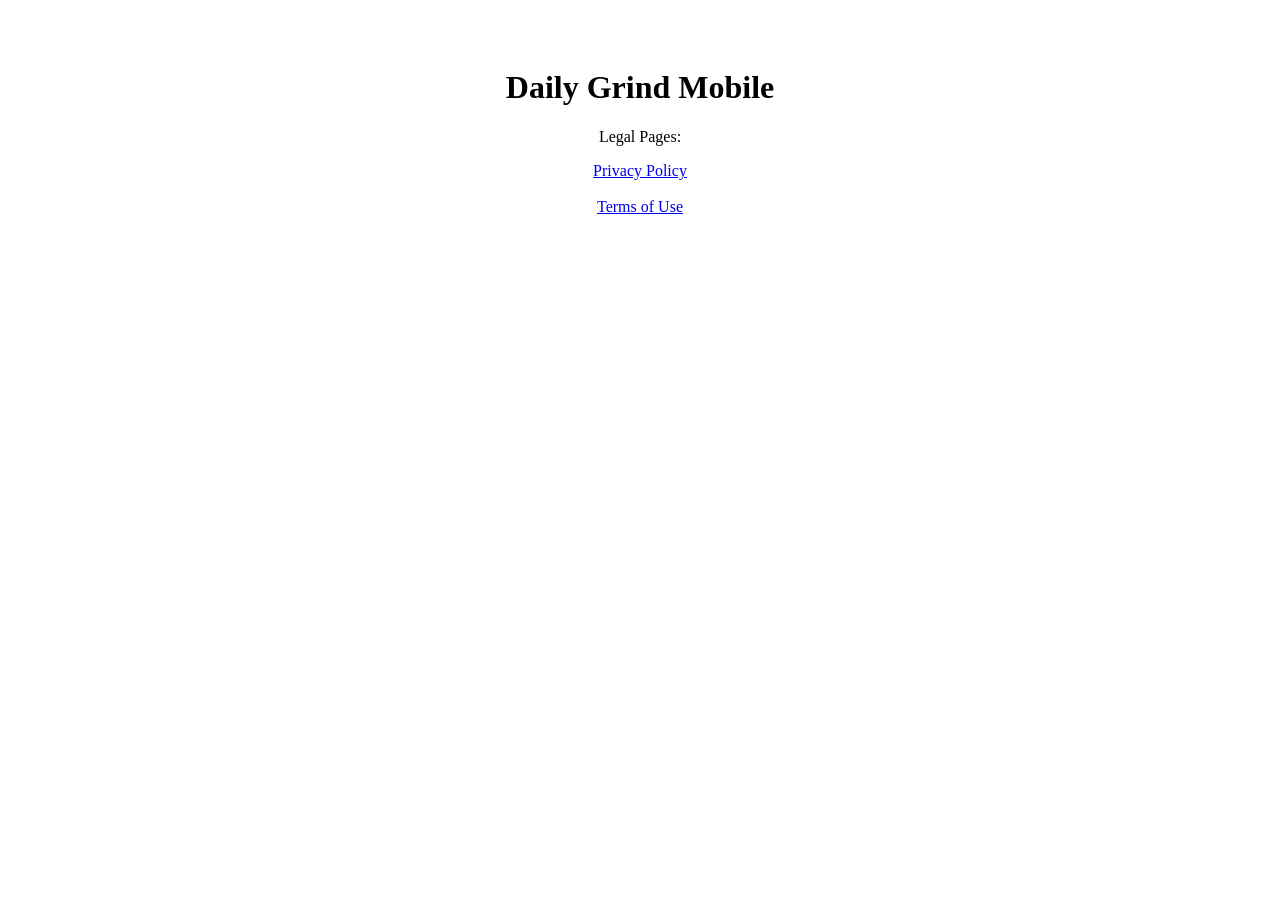
==== index.html @ d2c96ee4 "Add initial index.html for Daily Grind Mobile" ====
<!DOCTYPE html>
<html>
<head>
  <title>Daily Grind Mobile</title>
  <meta name="viewport" content="width=device-width, initial-scale=1.0">
</head>

<body style="font-family: -apple-system; text-align: center; padding: 40px;">

<h1>Daily Grind Mobile</h1>

<p>Legal Pages:</p>

<p>
  <a href="/privacy.html">Privacy Policy</a><br><br>
  <a href="/terms.html">Terms of Use</a>
</p>

</body>
</html>
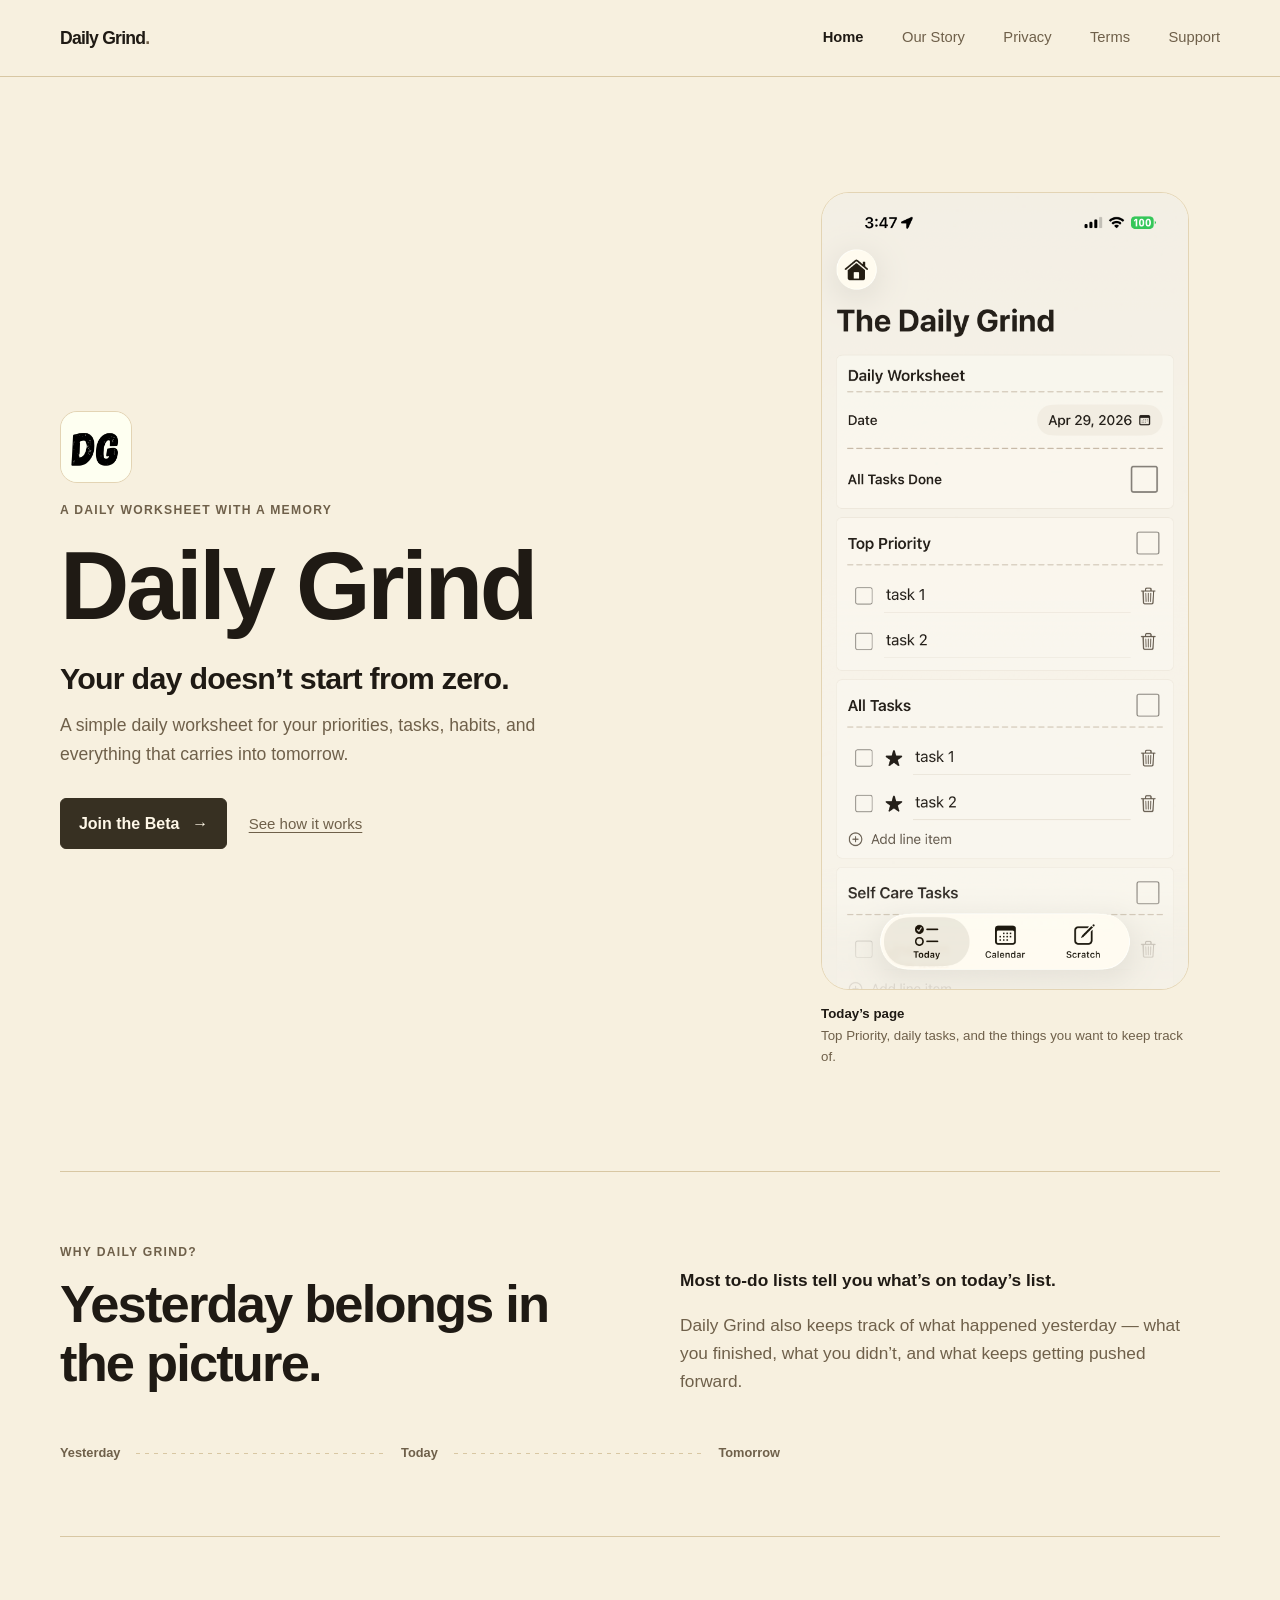
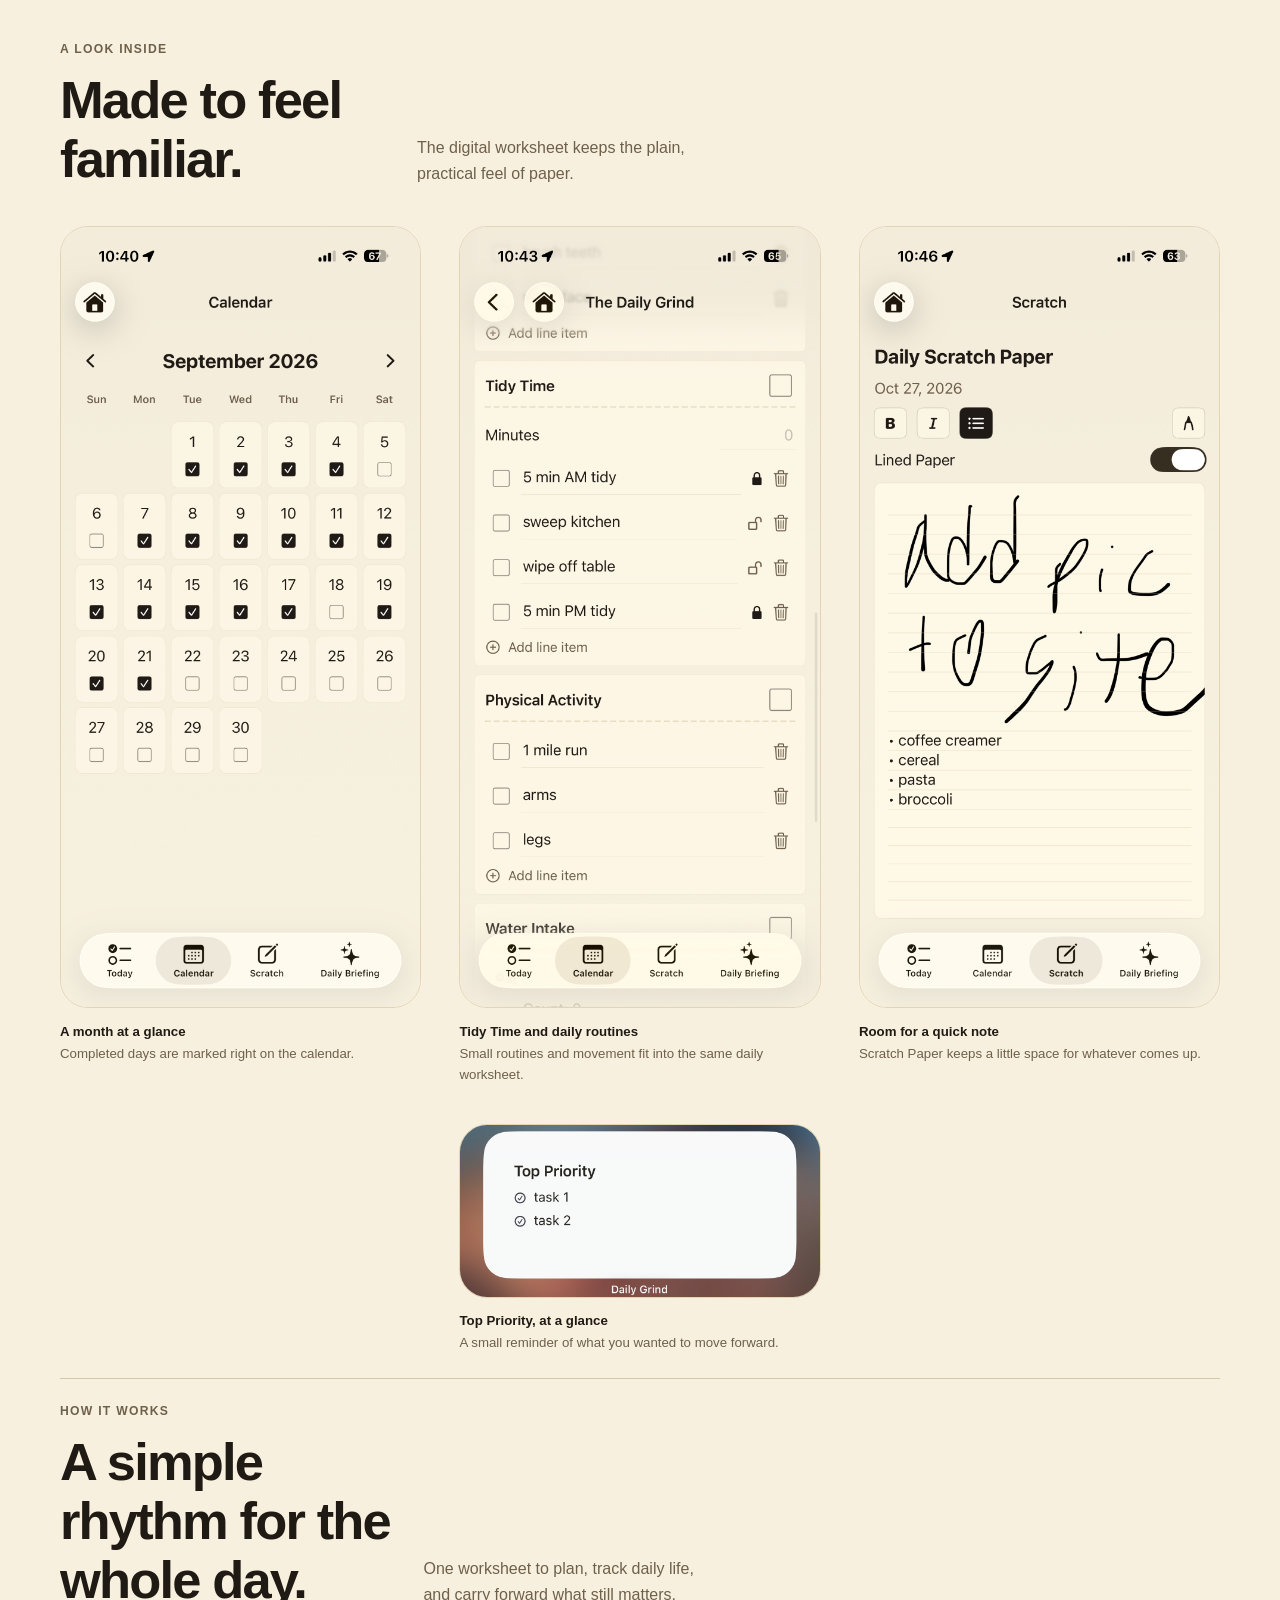
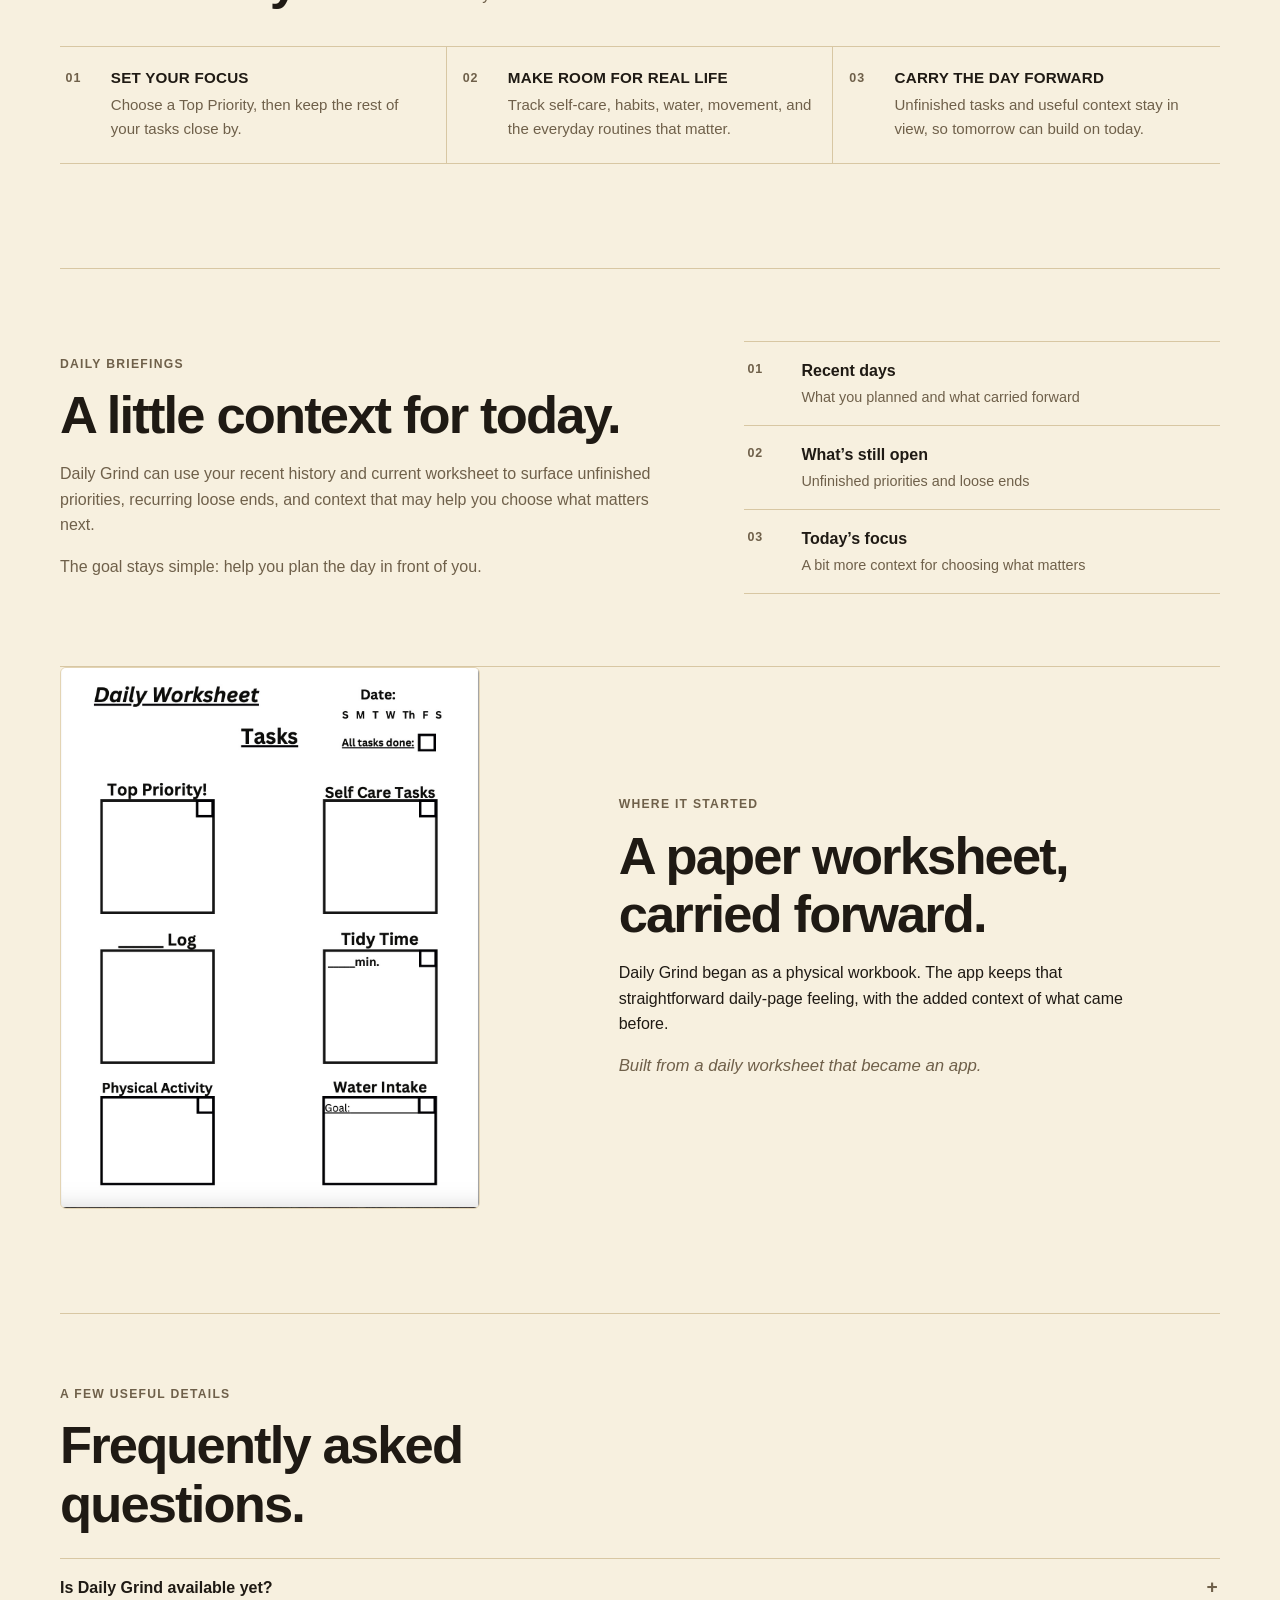
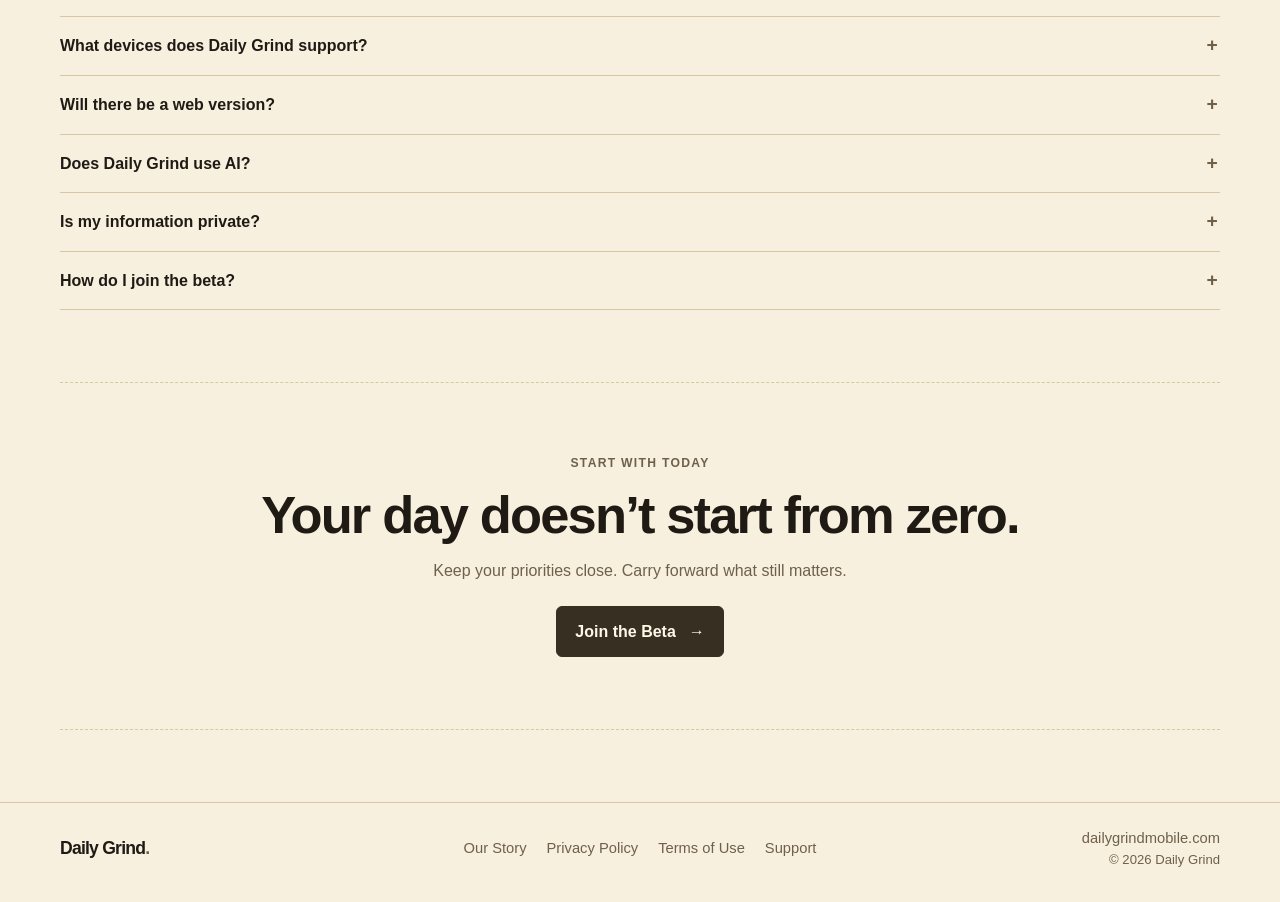
==== commit 61972329: "Prepare Daily Grind website for GitHub Pages" ====
--- a/index.html
+++ b/index.html
@@ -1,20 +1,177 @@
-<!DOCTYPE html>
-<html>
+<!doctype html>
+<html lang="en">
 <head>
-  <title>Daily Grind Mobile</title>
-  <meta name="viewport" content="width=device-width, initial-scale=1.0">
+  <meta charset="utf-8">
+  <meta name="viewport" content="width=device-width, initial-scale=1">
+  <title>Daily Grind — Your day doesn’t start from zero.</title>
+  <meta name="description" content="A simple daily worksheet for priorities, tasks, habits, and everything that carries into tomorrow.">
+  <meta name="theme-color" content="#F7F0DF">
+  <link rel="canonical" href="https://dailygrindmobile.com/">
+  <meta property="og:type" content="website">
+  <meta property="og:site_name" content="Daily Grind">
+  <meta property="og:title" content="Daily Grind — Your day doesn’t start from zero.">
+  <meta property="og:description" content="A simple daily worksheet for priorities, tasks, habits, and everything that carries into tomorrow.">
+  <meta property="og:url" content="https://dailygrindmobile.com/">
+  <meta property="og:image" content="https://dailygrindmobile.com/assets/daily-grind-worksheet.png">
+  <meta property="og:image:alt" content="Daily Grind worksheet with Top Priority, All Tasks, and Self Care Tasks">
+  <meta name="twitter:card" content="summary_large_image">
+  <link rel="icon" type="image/png" sizes="1024x1024" href="assets/daily-grind-app-icon.png">
+  <link rel="apple-touch-icon" href="assets/daily-grind-app-icon.png">
+  <link rel="stylesheet" href="styles.css">
 </head>
+<body>
+  <a class="skip-link" href="#main">Skip to content</a>
+  <header class="site-header">
+    <div class="header-inner">
+      <a class="wordmark" href="index.html" aria-label="Daily Grind home">Daily Grind<span class="wordmark-period">.</span></a>
+      <nav class="desktop-nav" aria-label="Main navigation">
+        <a href="index.html" aria-current="page">Home</a>
+        <a href="story.html">Our Story</a>
+        <a href="privacy.html">Privacy</a>
+        <a href="terms.html">Terms</a>
+        <a href="support.html">Support</a>
+      </nav>
+      <details class="mobile-menu">
+        <summary aria-label="Open navigation menu">Menu</summary>
+        <nav aria-label="Mobile navigation">
+          <a href="index.html" aria-current="page">Home</a>
+          <a href="story.html">Our Story</a>
+          <a href="privacy.html">Privacy Policy</a>
+          <a href="terms.html">Terms of Use</a>
+          <a href="support.html">Support</a>
+        </nav>
+      </details>
+    </div>
+  </header>
 
-<body style="font-family: -apple-system; text-align: center; padding: 40px;">
+  <main id="main">
+    <section class="hero section-wrap" aria-labelledby="hero-title">
+      <div class="hero-copy">
+        <img class="hero-app-icon" src="assets/daily-grind-app-icon.png" alt="" width="72" height="72" fetchpriority="high">
+        <p class="eyebrow">A daily worksheet with a memory</p>
+        <h1 id="hero-title">Daily Grind</h1>
+        <p class="hero-tagline">Your day doesn’t start from zero.</p>
+        <p class="hero-description">A simple daily worksheet for your priorities, tasks, habits, and everything that carries into tomorrow.</p>
+        <div class="hero-actions">
+          <a class="button button-primary" href="mailto:support@dailygrindmobile.com?subject=Daily%20Grind%20Beta%20Request&amp;body=Hi%20Daily%20Grind%20team%2C%0D%0A%0D%0AI%27d%20like%20to%20join%20the%20Daily%20Grind%20beta.%20Please%20send%20me%20the%20next%20steps.%0D%0A%0D%0AThanks%21">Join the Beta <span aria-hidden="true">→</span></a>
+          <a class="text-link" href="#why">See how it works</a>
+        </div>
+      </div>
+      <figure class="hero-figure">
+        <div class="screenshot-frame">
+          <img src="assets/daily-grind-worksheet.png" alt="Daily Grind Today worksheet with the Top Priority section near the top and Today, Calendar, Scratch, and Daily Briefing in the bottom navigation" fetchpriority="high">
+        </div>
+        <figcaption><span>Today’s page</span><span>Top Priority, daily tasks, and the things you want to keep track of.</span></figcaption>
+      </figure>
+    </section>
 
-<h1>Daily Grind Mobile</h1>
+    <section class="why-section section-wrap" id="why" aria-labelledby="why-title">
+      <div class="section-heading">
+        <p class="eyebrow">Why Daily Grind?</p>
+        <h2 id="why-title">Yesterday belongs in the picture.</h2>
+      </div>
+      <div class="why-copy">
+        <p>Most to-do lists tell you what’s on today’s list.</p>
+        <p>Daily Grind also keeps track of what happened yesterday — what you finished, what you didn’t, and what keeps getting pushed forward.</p>
+      </div>
+      <div class="continuity-line" aria-hidden="true"><span>Yesterday</span><i></i><span>Today</span><i></i><span>Tomorrow</span></div>
+    </section>
 
-<p>Legal Pages:</p>
+    <section class="screens-section section-wrap" aria-labelledby="screens-title">
+      <div class="section-heading section-heading-row">
+        <div><p class="eyebrow">A look inside</p><h2 id="screens-title">Made to feel familiar.</h2></div>
+        <p class="section-intro">The digital worksheet keeps the plain, practical feel of paper.</p>
+      </div>
+      <div class="screenshot-gallery">
+        <figure class="gallery-item">
+          <div class="screenshot-frame"><img src="assets/daily-grind-calendar.png" alt="Daily Grind September 2026 calendar with completed days marked by check marks" loading="lazy"></div>
+          <figcaption><span>A month at a glance</span><span>Completed days are marked right on the calendar.</span></figcaption>
+        </figure>
+        <figure class="gallery-item">
+          <div class="screenshot-frame"><img src="assets/daily-grind-tidy-time.png" alt="Daily Grind worksheet showing Tidy Time and Physical Activity sections with daily routine items" loading="lazy"></div>
+          <figcaption><span>Tidy Time and daily routines</span><span>Small routines and movement fit into the same daily worksheet.</span></figcaption>
+        </figure>
+        <figure class="gallery-item">
+          <div class="screenshot-frame"><img src="assets/daily-grind-scratch-paper.png" alt="Daily Grind Scratch Paper screen for writing quick notes" loading="lazy"></div>
+          <figcaption><span>Room for a quick note</span><span>Scratch Paper keeps a little space for whatever comes up.</span></figcaption>
+        </figure>
+        <figure class="gallery-item gallery-item-widget">
+          <div class="screenshot-frame"><img src="assets/daily-grind-priority-widget.png" alt="Daily Grind Top Priority widget with two checked tasks" loading="lazy"></div>
+          <figcaption><span>Top Priority, at a glance</span><span>A small reminder of what you wanted to move forward.</span></figcaption>
+        </figure>
+      </div>
+    </section>
 
-<p>
-  <a href="/privacy.html">Privacy Policy</a><br><br>
-  <a href="/terms.html">Terms of Use</a>
-</p>
+    <section class="how-section section-wrap" aria-labelledby="how-title">
+      <div class="section-heading section-heading-row">
+        <div><p class="eyebrow">How it works</p><h2 id="how-title">A simple rhythm for the whole day.</h2></div>
+        <p class="section-intro">One worksheet to plan, track daily life, and carry forward what still matters.</p>
+      </div>
+      <ol class="how-steps">
+        <li><span class="how-number">01</span><div><h3>Set your focus</h3><p>Choose a Top Priority, then keep the rest of your tasks close by.</p></div></li>
+        <li><span class="how-number">02</span><div><h3>Make room for real life</h3><p>Track self-care, habits, water, movement, and the everyday routines that matter.</p></div></li>
+        <li><span class="how-number">03</span><div><h3>Carry the day forward</h3><p>Unfinished tasks and useful context stay in view, so tomorrow can build on today.</p></div></li>
+      </ol>
+    </section>
 
+    <section class="briefing-section section-wrap" aria-labelledby="briefing-title">
+      <div class="briefing-copy">
+        <p class="eyebrow">Daily Briefings</p>
+        <h2 id="briefing-title">A little context for today.</h2>
+        <p>Daily Grind can use your recent history and current worksheet to surface unfinished priorities, recurring loose ends, and context that may help you choose what matters next.</p>
+        <p>The goal stays simple: help you plan the day in front of you.</p>
+      </div>
+      <ol class="briefing-flow" aria-label="How Daily Briefing helps">
+        <li><span class="briefing-index">01</span><span><strong>Recent days</strong><small>What you planned and what carried forward</small></span></li>
+        <li><span class="briefing-index">02</span><span><strong>What’s still open</strong><small>Unfinished priorities and loose ends</small></span></li>
+        <li><span class="briefing-index">03</span><span><strong>Today’s focus</strong><small>A bit more context for choosing what matters</small></span></li>
+      </ol>
+    </section>
+
+    <section class="workbook-section section-wrap" aria-labelledby="workbook-title">
+      <figure class="workbook-image">
+        <div class="paper-frame"><img src="assets/original-workbook-worksheet.jpeg" alt="Original Daily Grind physical workbook worksheet, with spaces for tasks, self-care, tidy time, activity, and water" loading="lazy"></div>
+      </figure>
+      <div class="workbook-copy">
+        <p class="eyebrow">Where it started</p>
+        <h2 id="workbook-title">A paper worksheet, carried forward.</h2>
+        <p>Daily Grind began as a physical workbook. The app keeps that straightforward daily-page feeling, with the added context of what came before.</p>
+        <p class="origin-line">Built from a daily worksheet that became an app.</p>
+      </div>
+    </section>
+
+    <section class="faq-section section-wrap" aria-labelledby="faq-title">
+      <div class="section-heading section-heading-row">
+        <div><p class="eyebrow">A few useful details</p><h2 id="faq-title">Frequently asked questions.</h2></div>
+      </div>
+      <div class="faq-list">
+        <details><summary>Is Daily Grind available yet?</summary><p>Daily Grind is currently in beta. Public availability is coming later.</p></details>
+        <details><summary>What devices does Daily Grind support?</summary><p>Daily Grind is currently being developed primarily for iPhone.</p></details>
+        <details><summary>Will there be a web version?</summary><p>A companion web experience for Daily Grind is planned.</p></details>
+        <details><summary>Does Daily Grind use AI?</summary><p>Daily Grind can use intelligent features to understand daily context and history. The product is designed first and foremost as a simple daily planning tool.</p></details>
+        <details><summary>Is my information private?</summary><p>Daily Grind is designed with privacy in mind. See the <a href="privacy.html">Privacy Policy</a> for details.</p></details>
+        <details><summary>How do I join the beta?</summary><p>Use the <a href="#beta-cta">Join the Beta</a> button below to send us a note.</p></details>
+      </div>
+    </section>
+
+    <section class="closing-cta section-wrap" id="beta-cta" aria-labelledby="closing-title">
+      <p class="eyebrow">Start with today</p>
+      <h2 id="closing-title">Your day doesn’t start from zero.</h2>
+      <p>Keep your priorities close. Carry forward what still matters.</p>
+      <a class="button button-primary" href="mailto:support@dailygrindmobile.com?subject=Daily%20Grind%20Beta%20Request&amp;body=Hi%20Daily%20Grind%20team%2C%0D%0A%0D%0AI%27d%20like%20to%20join%20the%20Daily%20Grind%20beta.%20Please%20send%20me%20the%20next%20steps.%0D%0A%0D%0AThanks%21">Join the Beta <span aria-hidden="true">→</span></a>
+      <!-- Add a real App Store listing URL and remove hidden when the listing is live. -->
+      <a class="button app-store-cta" data-app-store-cta hidden>Download on the App Store</a>
+    </section>
+  </main>
+
+  <footer class="site-footer">
+    <div class="footer-inner">
+      <a class="wordmark" href="index.html">Daily Grind<span class="wordmark-period">.</span></a>
+      <nav aria-label="Footer navigation"><a href="story.html">Our Story</a><a href="privacy.html">Privacy Policy</a><a href="terms.html">Terms of Use</a><a href="support.html">Support</a></nav>
+      <!-- Add real profile URLs and remove hidden when social accounts are ready. -->
+      <nav class="social-links" aria-label="Social media" hidden><a>Instagram</a><a>TikTok</a><a>YouTube</a></nav>
+      <div class="footer-meta"><a href="https://dailygrindmobile.com">dailygrindmobile.com</a><span>© <span id="year">2026</span> Daily Grind</span></div>
+    </div>
+  </footer>
 </body>
 </html>
--- a/styles.css
+++ b/styles.css
@@ -0,0 +1,249 @@
+:root {
+  color-scheme: light;
+  --paper: #F7F0DF;
+  --paper-surface: #FFF8E8;
+  --paper-secondary: #FAF2E2;
+  --ink: #1F1A14;
+  --ink-muted: #6F604A;
+  --ink-placeholder: #958266;
+  --line: #D8C7A3;
+  --border: #E3D4B4;
+  --underline: #D5C4A3;
+  --accent: #373022;
+  --space-1: .5rem;
+  --space-2: .75rem;
+  --space-3: 1rem;
+  --space-4: 1.5rem;
+  --space-5: 2rem;
+  --space-6: 3rem;
+  --space-7: 4.5rem;
+  --space-8: 6.5rem;
+  --content-width: 1160px;
+  --radius-small: 6px;
+  --radius-medium: 10px;
+  --hairline: 1px solid var(--border);
+}
+
+* { box-sizing: border-box; }
+html { scroll-behavior: smooth; }
+body {
+  margin: 0;
+  background: var(--paper);
+  color: var(--ink);
+  font-family: -apple-system, BlinkMacSystemFont, "Segoe UI", sans-serif;
+  font-size: 16px;
+  line-height: 1.6;
+  text-rendering: optimizeLegibility;
+}
+a { color: inherit; text-underline-offset: .2em; }
+a:focus-visible, summary:focus-visible { outline: 3px solid #63543d; outline-offset: 4px; border-radius: 3px; }
+img { display: block; max-width: 100%; }
+.skip-link { position: absolute; top: -4rem; left: 1rem; z-index: 5; padding: .6rem 1rem; background: var(--paper-surface); border: var(--hairline); }
+.skip-link:focus { top: 1rem; }
+.section-wrap, .header-inner, .footer-inner { width: min(var(--content-width), calc(100% - 3rem)); margin-inline: auto; }
+.site-header { position: relative; z-index: 2; border-bottom: 1px solid var(--line); }
+.header-inner { min-height: 76px; display: flex; align-items: center; justify-content: space-between; gap: 2rem; }
+.wordmark { color: var(--ink); font-size: 1.1rem; font-weight: 800; letter-spacing: -.045em; text-decoration: none; white-space: nowrap; }
+.wordmark-period { color: var(--ink-muted); }
+.desktop-nav { display: flex; align-items: center; gap: clamp(1.1rem, 3vw, 2.5rem); }
+.desktop-nav a, .site-footer nav a, .footer-meta a { color: var(--ink-muted); font-size: .92rem; text-decoration: none; }
+.desktop-nav a:hover, .site-footer a:hover { color: var(--ink); text-decoration: underline; text-underline-offset: .25em; }
+.desktop-nav [aria-current="page"], .site-footer [aria-current="page"] { color: var(--ink); font-weight: 650; }
+.mobile-menu { display: none; position: relative; }
+.mobile-menu summary { cursor: pointer; list-style: none; border: 1px solid var(--line); border-radius: var(--radius-small); padding: .35rem .7rem; font-size: .9rem; }
+.mobile-menu summary::-webkit-details-marker { display: none; }
+.mobile-menu nav { position: absolute; right: 0; top: calc(100% + .5rem); min-width: 190px; padding: .4rem; background: var(--paper-surface); border: var(--hairline); border-radius: var(--radius-small); }
+.mobile-menu nav a { display: block; padding: .55rem .7rem; color: var(--ink-muted); text-decoration: none; }
+.mobile-menu nav a:hover { color: var(--ink); background: var(--paper-secondary); }
+.eyebrow { margin: 0 0 .85rem; color: var(--ink-muted); font-size: .76rem; font-weight: 700; letter-spacing: .105em; line-height: 1.4; text-transform: uppercase; }
+h1, h2, h3, p, figure { margin-top: 0; }
+h1, h2, h3 { color: var(--ink); line-height: 1.12; letter-spacing: -.035em; }
+h1 { margin-bottom: .55rem; font-size: clamp(3.2rem, 7.5vw, 6.5rem); font-weight: 800; }
+h2 { margin-bottom: 0; font-size: clamp(2rem, 4.1vw, 3.6rem); font-weight: 740; }
+h3 { margin-bottom: .42rem; font-size: 1.17rem; font-weight: 700; letter-spacing: -.02em; }
+.hero { display: grid; grid-template-columns: minmax(0, 1.03fr) minmax(300px, .72fr); align-items: center; gap: clamp(3rem, 9vw, 8rem); padding-block: clamp(4.5rem, 9vw, 8rem) var(--space-8); }
+.hero-copy { max-width: 590px; }
+.hero-app-icon { width: 72px; height: 72px; margin: 0 0 1.2rem; border: 1px solid var(--border); border-radius: 17px; object-fit: cover; }
+.hero-tagline { margin: 1.2rem 0 .8rem; font-size: clamp(1.35rem, 2.4vw, 1.9rem); font-weight: 650; letter-spacing: -.025em; line-height: 1.3; }
+.hero-description { max-width: 500px; margin-bottom: 1.8rem; color: var(--ink-muted); font-size: 1.1rem; line-height: 1.65; }
+.hero-actions { display: flex; flex-wrap: wrap; align-items: center; gap: 1.35rem; }
+.button { display: inline-flex; min-height: 48px; align-items: center; justify-content: center; gap: .8rem; padding: .72rem 1.12rem; border: 1px solid var(--accent); border-radius: var(--radius-small); font-weight: 650; text-decoration: none; transition: background-color .15s ease, color .15s ease; }
+.button-primary { background: var(--accent); color: var(--paper-surface); }
+.button-primary:hover { background: var(--ink); }
+.text-link { color: var(--ink-muted); font-size: .94rem; }
+.hero-figure { width: min(100%, 368px); justify-self: center; margin-bottom: 0; }
+.screenshot-frame { overflow: hidden; border: 1px solid var(--border); border-radius: 28px; background: var(--paper-surface); }
+.screenshot-frame img { width: 100%; height: auto; }
+.hero-figure figcaption, .gallery-item figcaption { display: flex; flex-direction: column; gap: .05rem; margin-top: .8rem; color: var(--ink-muted); font-size: .83rem; }
+.hero-figure figcaption span:first-child, .gallery-item figcaption span:first-child { color: var(--ink); font-weight: 650; }
+.why-section { padding-block: var(--space-7); border-top: 1px solid var(--line); border-bottom: 1px solid var(--line); display: grid; grid-template-columns: 1fr 1fr; align-items: start; gap: 2rem 5rem; }
+.section-heading { max-width: 650px; }
+.section-heading h2 { max-width: 610px; }
+.why-copy { max-width: 510px; padding-top: 1.45rem; color: var(--ink-muted); font-size: 1.08rem; }
+.why-copy p:first-child { color: var(--ink); font-weight: 650; }
+.why-copy p:last-child { margin-bottom: 0; }
+.continuity-line { grid-column: 1 / -1; display: flex; align-items: center; gap: 1rem; max-width: 720px; margin-top: 1rem; color: var(--ink-muted); font-size: .8rem; font-weight: 650; }
+.continuity-line i { flex: 1; height: 1px; background-image: linear-gradient(to right, var(--line) 50%, transparent 50%); background-size: 9px 1px; }
+.how-section, .screens-section { padding-block: var(--space-8); }
+.screens-section { padding-bottom: var(--space-4); }
+.how-section { padding-top: var(--space-4); border-top: 1px solid var(--line); }
+.section-heading-row { display: flex; align-items: end; justify-content: space-between; gap: 2rem; margin-bottom: 2.3rem; }
+.section-intro { max-width: 315px; margin: 0 0 .15rem; color: var(--ink-muted); }
+.how-steps { display: grid; grid-template-columns: repeat(3, minmax(0, 1fr)); margin: 0; padding: 0; list-style: none; border-block: 1px solid var(--line); }
+.how-steps li { display: grid; grid-template-columns: 34px minmax(0, 1fr); gap: .7rem; padding: 1.35rem 1rem; border-right: 1px solid var(--line); }
+.how-steps li:first-child { padding-left: .35rem; }
+.how-steps li:last-child { padding-right: .35rem; border-right: 0; }
+.how-number { color: var(--ink-muted); font-size: .78rem; font-weight: 700; letter-spacing: .08em; }
+.how-steps h3 { margin-bottom: .45rem; text-transform: uppercase; font-size: .95rem; letter-spacing: .015em; }
+.how-steps p { margin-bottom: 0; color: var(--ink-muted); font-size: .94rem; }
+.briefing-section { display: grid; grid-template-columns: minmax(0, 1fr) minmax(280px, .8fr); align-items: center; gap: clamp(2rem, 7vw, 6rem); padding-block: var(--space-7); border-block: 1px solid var(--line); }
+.briefing-copy { max-width: 620px; }
+.briefing-copy h2 { margin-bottom: 1rem; }
+.briefing-copy p:not(.eyebrow) { color: var(--ink-muted); }
+.briefing-copy p:last-child { margin-bottom: 0; }
+.briefing-flow { margin: 0; padding: 0; list-style: none; border-top: 1px solid var(--line); }
+.briefing-flow li { display: grid; grid-template-columns: 38px minmax(0, 1fr); gap: 1rem; align-items: start; padding: 1rem .2rem; border-bottom: 1px solid var(--line); }
+.briefing-index { padding-top: .1rem; color: var(--ink-muted); font-size: .78rem; font-weight: 700; letter-spacing: .08em; }
+.briefing-flow strong, .briefing-flow small { display: block; }
+.briefing-flow small { margin-top: .15rem; color: var(--ink-muted); font-size: .9rem; }
+.workbook-section { display: grid; grid-template-columns: minmax(0, .78fr) minmax(0, 1fr); align-items: center; gap: clamp(2rem, 7vw, 6rem); padding-block: 0 var(--space-8); }
+.workbook-image { width: min(100%, 420px); margin: 0; }
+.workbook-copy { max-width: 540px; }
+.workbook-copy h2 { margin-bottom: 1rem; }
+.workbook-copy > p:last-child { margin-bottom: 0; color: var(--ink-muted); font-size: 1.05rem; }
+.workbook-copy .origin-line { margin-top: 1rem; color: var(--ink-muted); font-size: .9rem; font-style: italic; }
+.screenshot-gallery { display: grid; grid-template-columns: repeat(3, minmax(0, 1fr)); align-items: start; gap: clamp(1.25rem, 3vw, 2.5rem); }
+.gallery-item { width: min(100%, 390px); justify-self: center; margin: 0; }
+.gallery-item-widget { grid-column: 2; }
+.gallery-item-tall { justify-self: center; }
+.gallery-item-main { width: min(100%, 430px); justify-self: center; }
+.gallery-item-paper { width: 100%; padding-top: 2.5rem; }
+.paper-frame { overflow: hidden; border: 1px solid var(--border); border-radius: var(--radius-small); background: var(--paper-surface); }
+.paper-frame img { width: 100%; height: auto; }
+.closing-cta { padding-block: var(--space-7); border-top: 1px dashed var(--line); border-bottom: 1px dashed var(--line); text-align: center; }
+.closing-cta h2 { max-width: 800px; margin: 0 auto .85rem; }
+.closing-cta > p:not(.eyebrow) { margin-bottom: 1.4rem; color: var(--ink-muted); }
+.button[hidden], .social-links[hidden] { display: none; }
+.faq-section { padding-block: var(--space-7); border-top: 1px solid var(--line); }
+.faq-section .section-heading-row { margin-bottom: 1.5rem; }
+.faq-list { border-top: 1px solid var(--line); }
+.faq-list details { border-bottom: 1px solid var(--line); }
+.faq-list summary { position: relative; cursor: pointer; padding: 1rem 2rem 1rem 0; font-weight: 650; list-style: none; }
+.faq-list summary::-webkit-details-marker { display: none; }
+.faq-list summary::after { position: absolute; right: .15rem; color: var(--ink-muted); content: "+"; font-size: 1.2rem; line-height: 1.25; }
+.faq-list details[open] summary::after { content: "−"; }
+.faq-list details p { max-width: 680px; margin: 0; padding: 0 2rem 1rem 0; color: var(--ink-muted); }
+.faq-list a { color: var(--ink); }
+.site-footer { margin-top: var(--space-7); border-top: 1px solid var(--line); }
+.footer-inner { display: grid; grid-template-columns: 1fr auto 1fr; align-items: center; gap: 1.4rem; padding-block: 1.5rem 2rem; }
+.site-footer nav { display: flex; flex-wrap: wrap; justify-content: center; gap: 1.25rem; }
+.footer-meta { display: flex; flex-direction: column; align-items: end; color: var(--ink-muted); font-size: .82rem; line-height: 1.55; }
+.legal-main, .support-main { min-height: 60vh; padding-block: clamp(4.5rem, 10vw, 8rem) var(--space-8); }
+.legal-main h1, .support-main h1 { max-width: 880px; margin-bottom: .9rem; font-size: clamp(2.8rem, 6.4vw, 5rem); }
+.legal-updated { margin-bottom: 1.4rem; color: var(--ink-muted); font-size: .9rem; }
+.legal-copy { max-width: 800px; }
+.legal-copy h2 { margin: 2.2rem 0 .7rem; font-size: 1.4rem; letter-spacing: -.02em; }
+.legal-copy h3 { margin: 1.25rem 0 .45rem; font-size: 1.05rem; letter-spacing: -.01em; }
+.legal-copy p, .legal-copy li { color: var(--ink-muted); }
+.legal-copy ul { margin: .45rem 0 1rem; padding-left: 1.35rem; }
+.legal-copy li { padding-left: .15rem; }
+.legal-copy a { color: var(--ink); }
+.page-lede { max-width: 650px; margin-bottom: 2.4rem; color: var(--ink-muted); font-size: 1.12rem; }
+.legal-placeholder { max-width: 800px; padding: 1.2rem 1.35rem; border: 1px dashed var(--line); border-radius: var(--radius-small); background: var(--paper-surface); }
+.legal-placeholder strong { display: block; margin-bottom: .3rem; }
+.legal-placeholder p { margin-bottom: 0; color: var(--ink-muted); }
+.legal-contact { margin-top: 1.5rem; color: var(--ink-muted); font-size: .94rem; }
+.legal-contact a { color: var(--ink); }
+.support-contact { display: flex; flex-direction: column; align-items: flex-start; gap: .3rem; padding: 1.15rem 0; border-top: 1px solid var(--line); border-bottom: 1px solid var(--line); }
+.support-label { color: var(--ink-muted); font-size: .79rem; font-weight: 700; letter-spacing: .09em; text-transform: uppercase; }
+.support-contact a { font-size: clamp(1.15rem, 3vw, 1.65rem); font-weight: 650; text-decoration-thickness: 1px; }
+.support-sections { max-width: 800px; border-top: 1px solid var(--line); }
+.support-section { padding: 1.25rem 0; border-bottom: 1px solid var(--line); }
+.support-section h2 { margin-bottom: .45rem; font-size: 1.2rem; letter-spacing: -.02em; }
+.support-section p { max-width: 650px; margin-bottom: .5rem; color: var(--ink-muted); }
+.support-section a { text-decoration-thickness: 1px; }
+.story-main { padding-block: clamp(3.5rem, 8vw, 6.5rem) var(--space-7); }
+.story-intro { display: grid; grid-template-columns: minmax(0, 1fr) minmax(280px, .82fr); align-items: center; gap: clamp(2rem, 7vw, 6rem); margin-bottom: var(--space-7); }
+.story-title h1 { max-width: 650px; margin-bottom: 0; font-size: clamp(3rem, 6.8vw, 5.6rem); }
+.story-origin-figure { width: min(100%, 440px); justify-self: end; margin: 0; }
+.story-origin-figure img { width: 100%; height: auto; border: 1px solid var(--border); border-radius: var(--radius-small); background: var(--paper-surface); }
+.story-origin-figure figcaption { margin-top: .65rem; color: var(--ink-muted); font-size: .85rem; }
+.story-copy { max-width: 760px; }
+.story-copy p { margin-bottom: 1.25rem; color: var(--ink-muted); font-size: 1.08rem; }
+.story-copy p:last-child { margin-bottom: 0; }
+.story-progression { margin-top: var(--space-7); }
+.story-progression-heading { margin-bottom: 1.2rem; }
+.story-progression-heading h2 { margin-bottom: 0; }
+.story-timeline { margin: 0; padding: 0; list-style: none; border-top: 1px solid var(--line); }
+.story-step { display: grid; grid-template-columns: 125px minmax(0, 1fr) 100px; gap: 1.25rem; align-items: center; min-height: 86px; padding: 1rem .2rem; border-bottom: 1px solid var(--line); }
+.story-stage { color: var(--ink-muted); font-size: .78rem; font-weight: 700; letter-spacing: .1em; text-transform: uppercase; }
+.story-step p { margin: 0; color: var(--ink-muted); }
+.story-step-copy { display: grid; gap: .25rem; }
+.story-image-caption { color: var(--ink-placeholder); font-size: .78rem; }
+.story-step-image { justify-self: center; max-width: 100%; max-height: 170px; object-fit: contain; border: 1px solid var(--border); border-radius: 3px; background: var(--paper-surface); }
+.story-fridge-image { width: 100px; }
+.story-worksheet-image { width: 78px; }
+.story-workbook-image { width: 100px; }
+.story-app-image { width: 60px; }
+.story-cta { margin-top: var(--space-7); }
+@media (max-width: 760px) {
+  .section-wrap, .header-inner, .footer-inner { width: min(var(--content-width), calc(100% - 2rem)); }
+  .header-inner { min-height: 66px; }
+  .desktop-nav { display: none; }
+  .mobile-menu { display: block; }
+  .hero { grid-template-columns: 1fr; gap: 2.5rem; padding-block: 4rem 4.5rem; }
+  .hero-copy { max-width: 620px; }
+  .hero-figure { width: min(75%, 330px); }
+  .why-section { grid-template-columns: 1fr; gap: .7rem; padding-block: 3.5rem; }
+  .why-copy { padding-top: 0; }
+  .continuity-line { grid-column: 1; margin-top: 1.2rem; }
+  .briefing-section { grid-template-columns: 1fr; gap: 1.5rem; padding-block: 3.5rem; }
+  .how-section, .screens-section { padding-block: 4.5rem; }
+  .screens-section { padding-bottom: var(--space-4); }
+  .how-section { padding-top: var(--space-4); }
+  .story-main { padding-block: 3.5rem 4.5rem; }
+  .story-intro { grid-template-columns: 1fr; gap: 1.8rem; margin-bottom: 3.5rem; }
+  .story-title h1 { font-size: clamp(2.8rem, 11vw, 4.2rem); }
+  .story-origin-figure { width: min(100%, 400px); justify-self: start; }
+  .story-step { grid-template-columns: 78px minmax(0, 1fr) 70px; gap: .65rem; padding-inline: 0; }
+  .story-step-image { max-height: 145px; }
+  .story-fridge-image, .story-workbook-image { width: 76px; }
+  .story-worksheet-image { width: 66px; }
+  .story-app-image { width: 48px; }
+  .story-cta { margin-top: 3.5rem; }
+  .section-heading-row { align-items: start; flex-direction: column; gap: .8rem; margin-bottom: 1.7rem; }
+  .section-intro { max-width: 520px; }
+  .how-steps { grid-template-columns: 1fr; }
+  .how-steps li, .how-steps li:first-child, .how-steps li:last-child { grid-template-columns: 34px minmax(0, 1fr); padding: 1.05rem .35rem; border-right: 0; border-bottom: 1px solid var(--line); }
+  .how-steps li:last-child { border-bottom: 0; }
+  .workbook-section { grid-template-columns: 1fr; gap: 1.5rem; padding-bottom: 4.5rem; }
+  .workbook-image { width: min(82%, 360px); justify-self: center; }
+  .screenshot-gallery { grid-template-columns: 1fr; gap: 2rem; }
+  .gallery-item-widget { grid-column: 1; }
+  .gallery-item, .gallery-item-tall { width: min(100%, 345px); justify-self: center; }
+  .gallery-item-paper { padding-top: 0; }
+  .footer-inner { grid-template-columns: 1fr auto; align-items: start; }
+  .site-footer nav { grid-column: 1 / -1; grid-row: 2; justify-content: start; }
+  .footer-meta { grid-column: 2; grid-row: 1; }
+  .legal-main, .support-main { min-height: 58vh; padding-block: 4.5rem 5rem; }
+}
+@media (max-width: 440px) {
+  .hero-figure { width: min(84%, 305px); }
+  .footer-inner { grid-template-columns: 1fr; gap: .8rem; }
+  .footer-meta { grid-column: 1; grid-row: auto; align-items: start; }
+  .site-footer nav { grid-column: 1; grid-row: auto; justify-content: start; gap: .8rem 1.1rem; }
+}
+@media (prefers-reduced-motion: reduce) {
+  html { scroll-behavior: auto; }
+  *, *::before, *::after { transition-duration: .01ms !important; }
+}
+
+/* Legal pages use the same centered paper-like reading column. */
+.legal-header, .legal-copy { max-width: 800px; margin-inline: auto; }
+.legal-header h1 { margin-bottom: .7rem; }
+.legal-updated { padding-bottom: 1.1rem; border-bottom: 1px solid var(--line); }
+.legal-copy > h2:not(:first-child) { padding-top: 1.15rem; border-top: 1px solid var(--line); }
+.legal-copy a { text-decoration-thickness: 1px; }
+@media (max-width: 760px) {
+  .legal-header, .legal-copy { max-width: 100%; }
+}
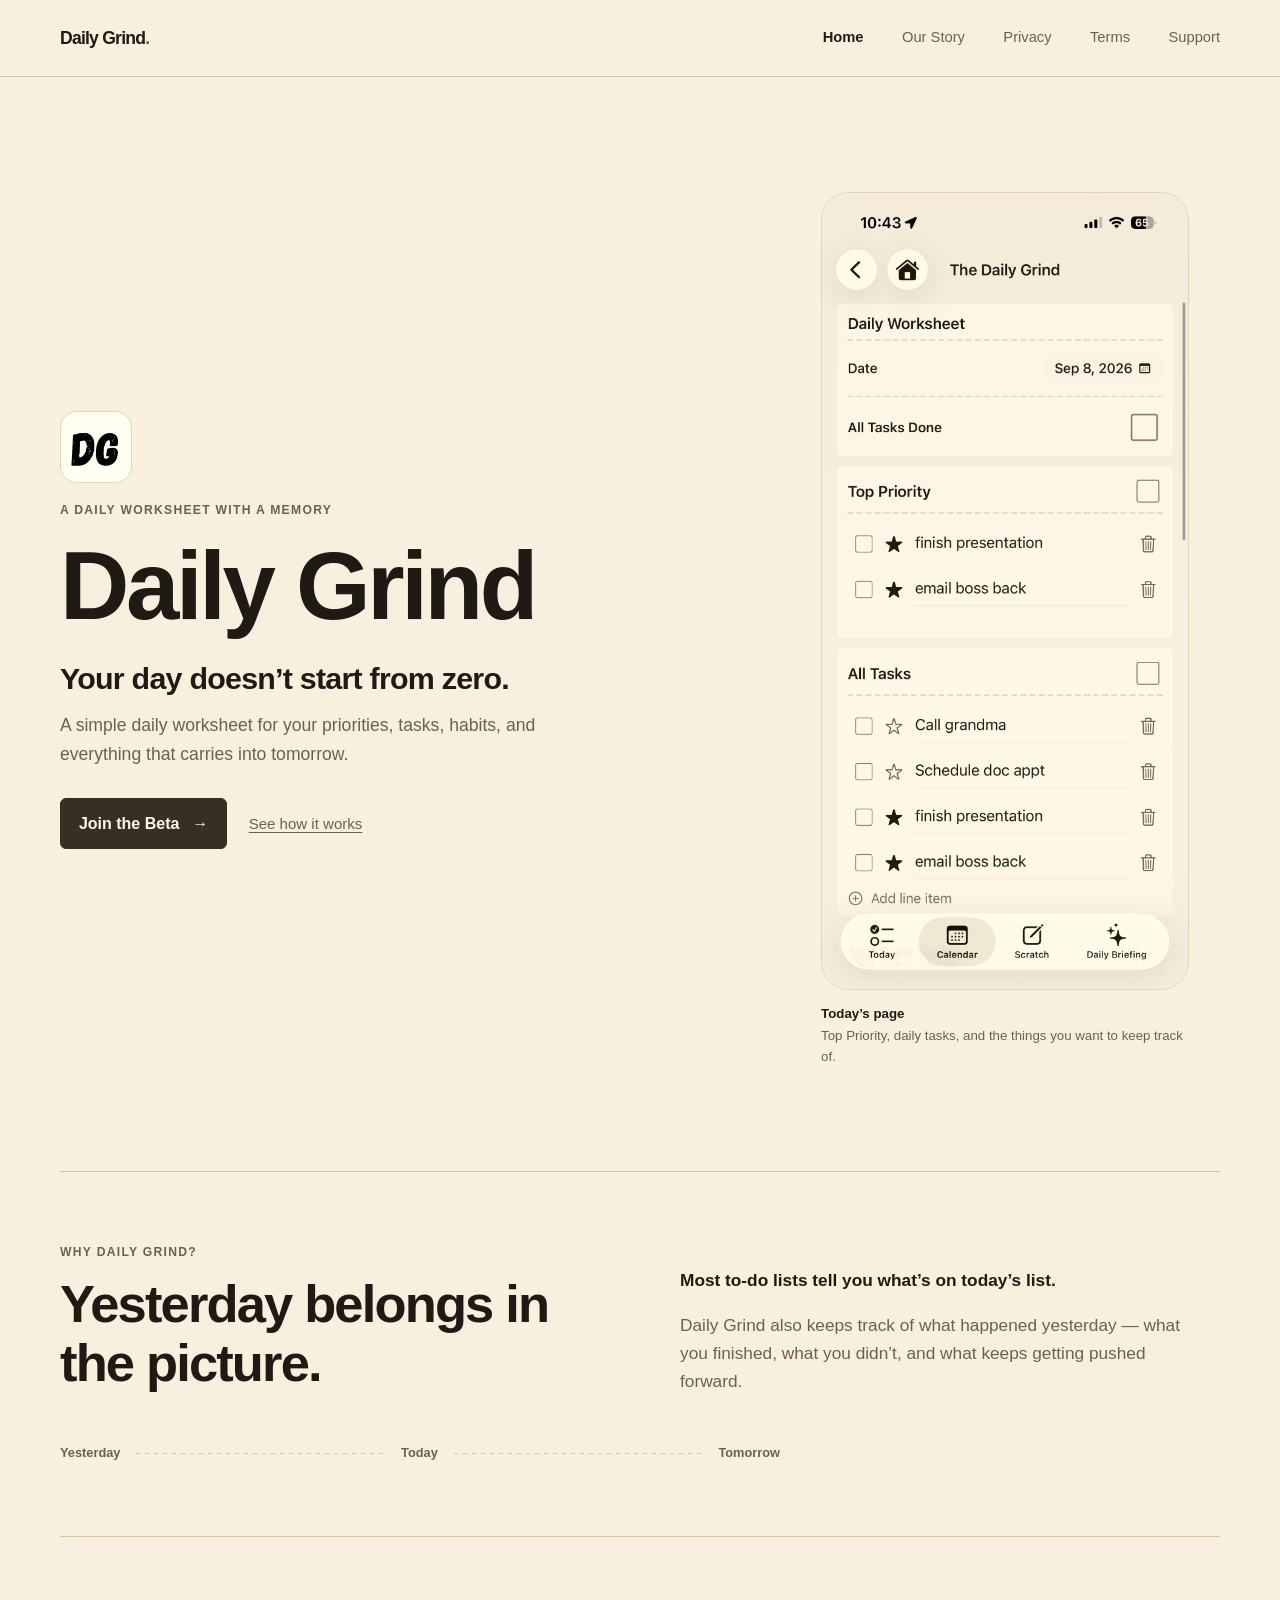
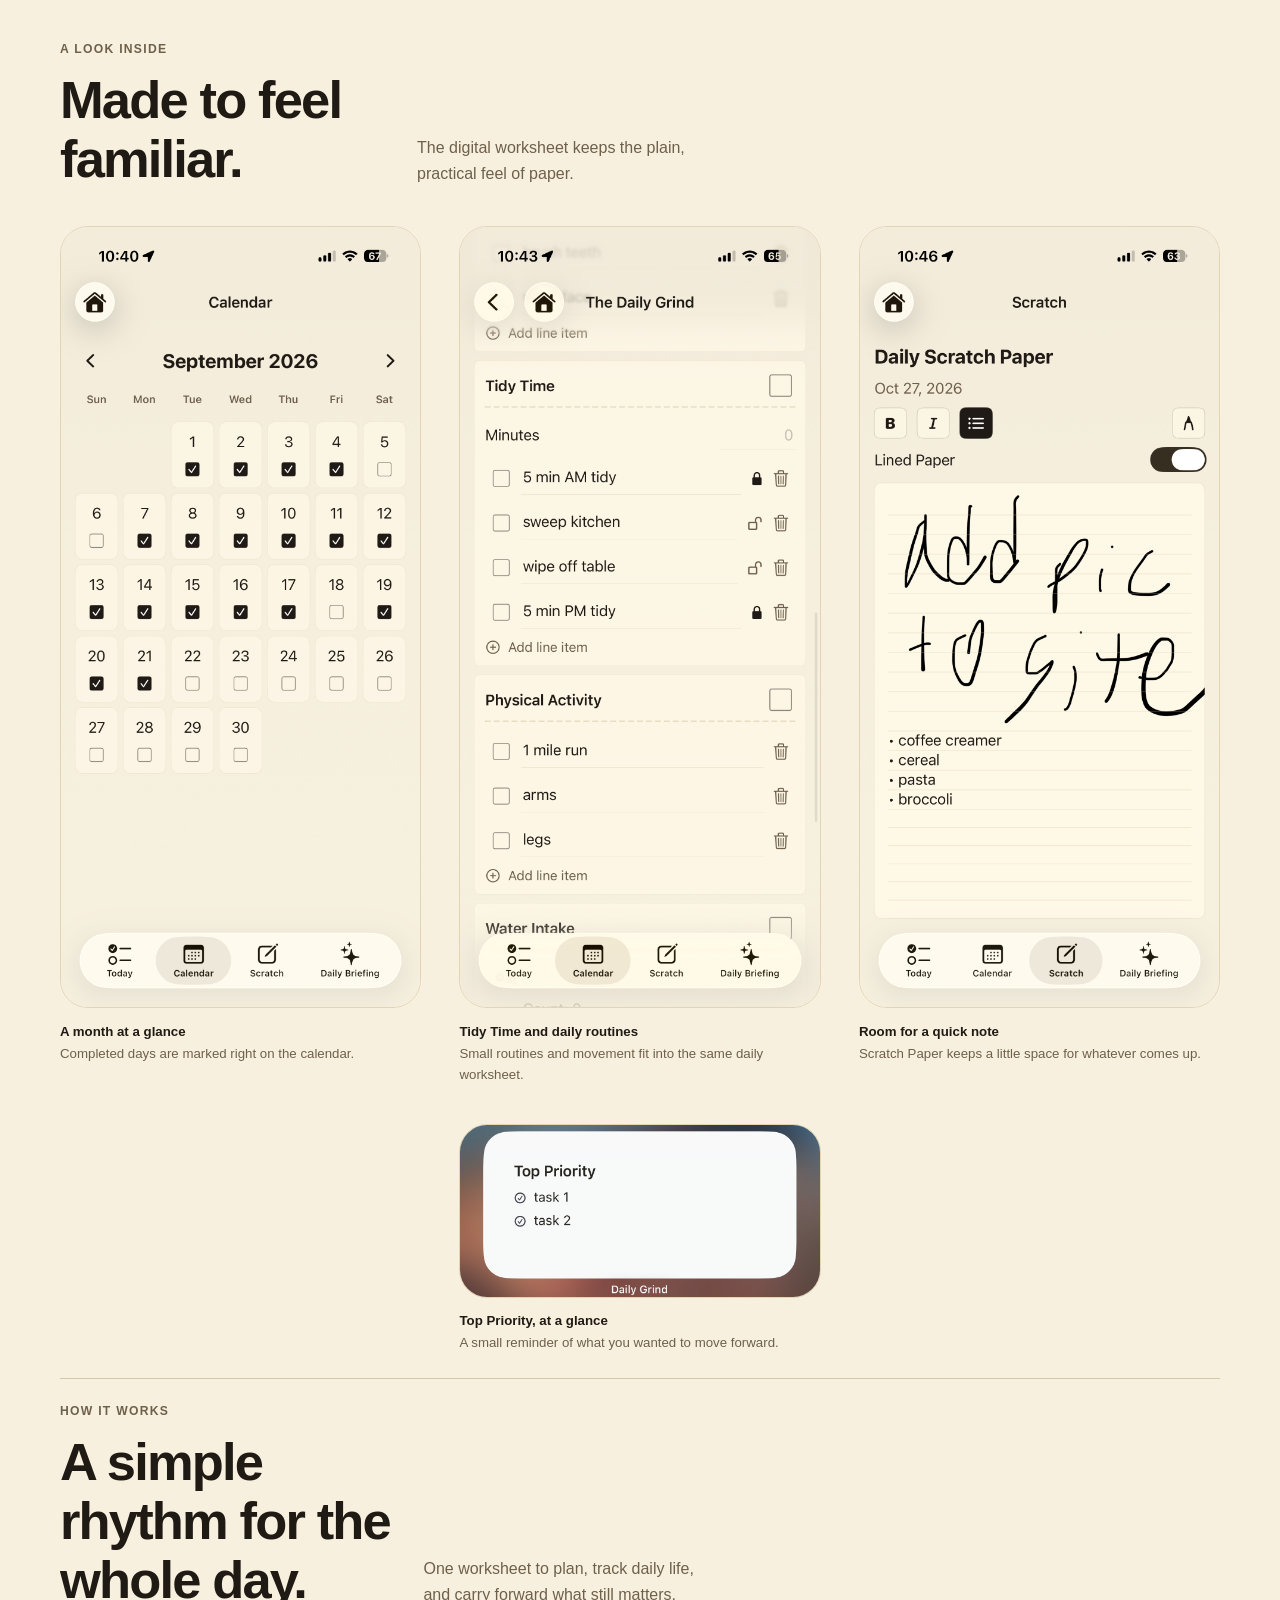
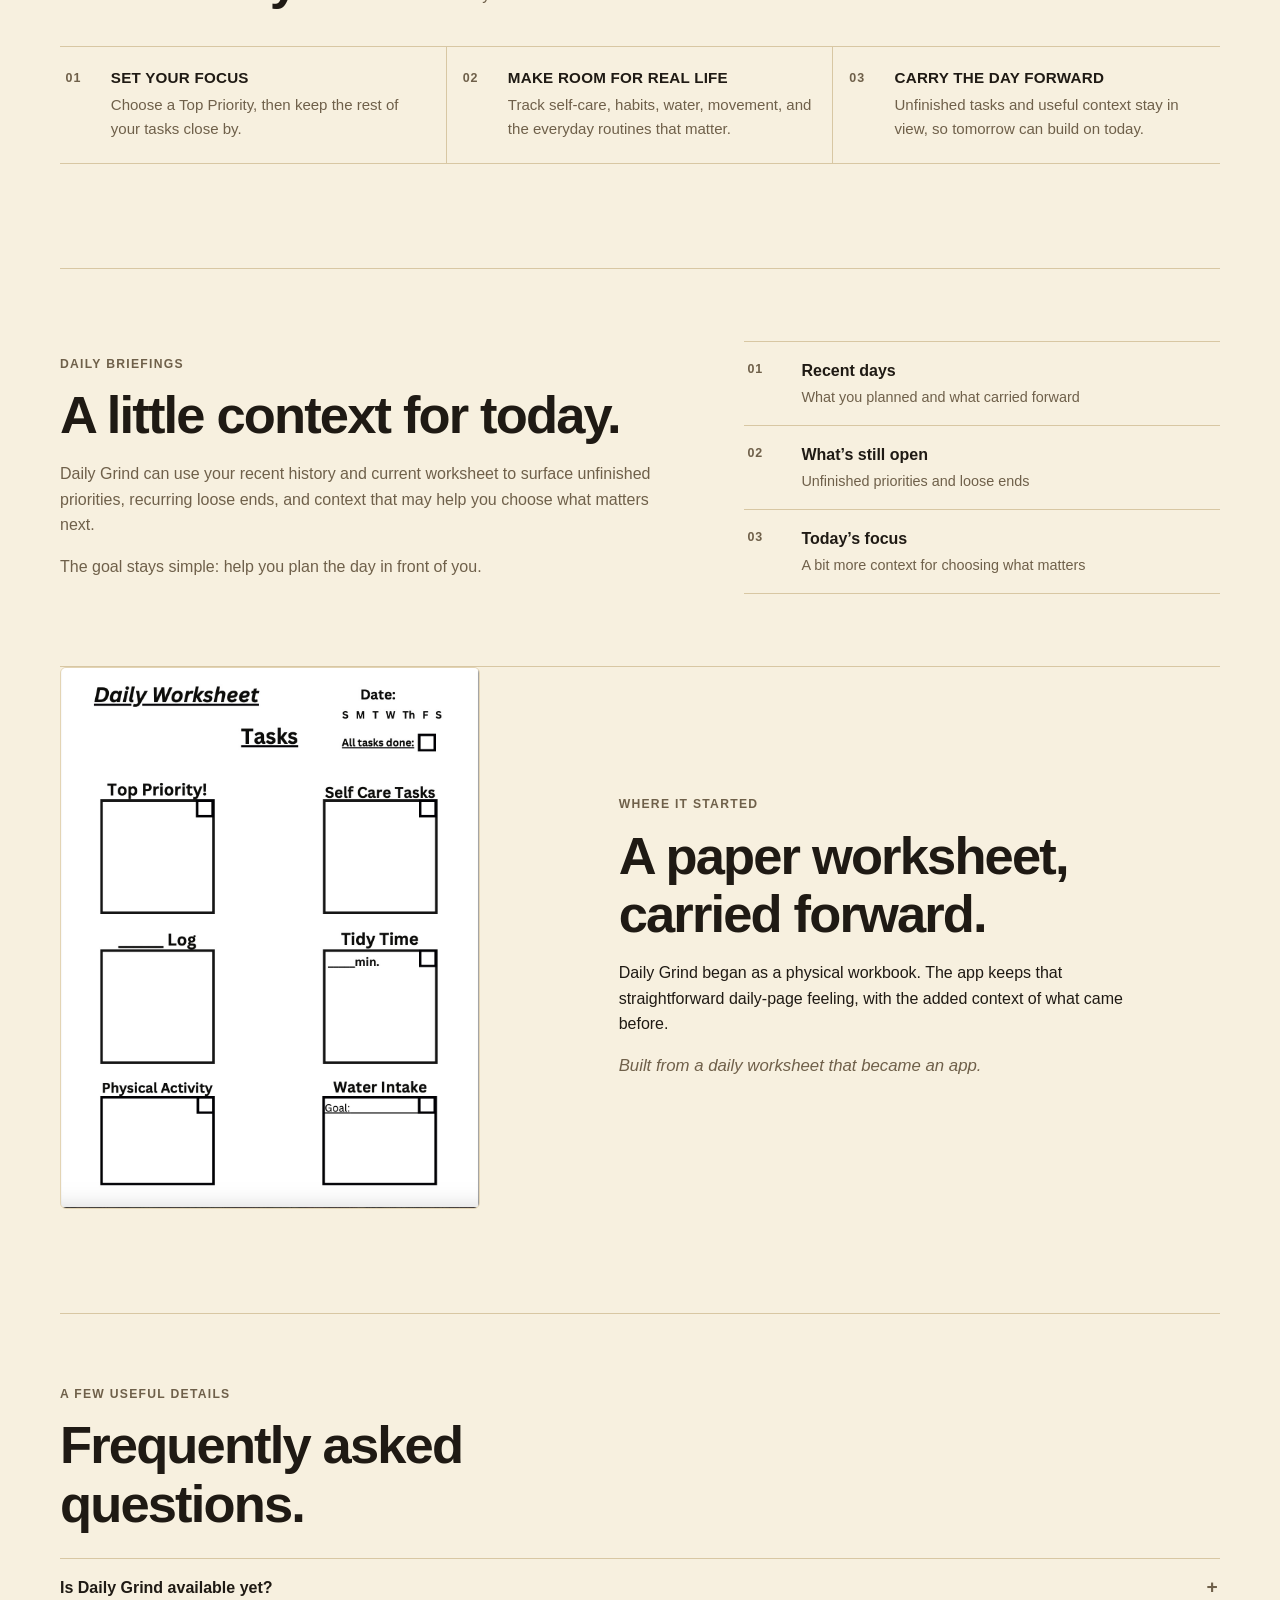
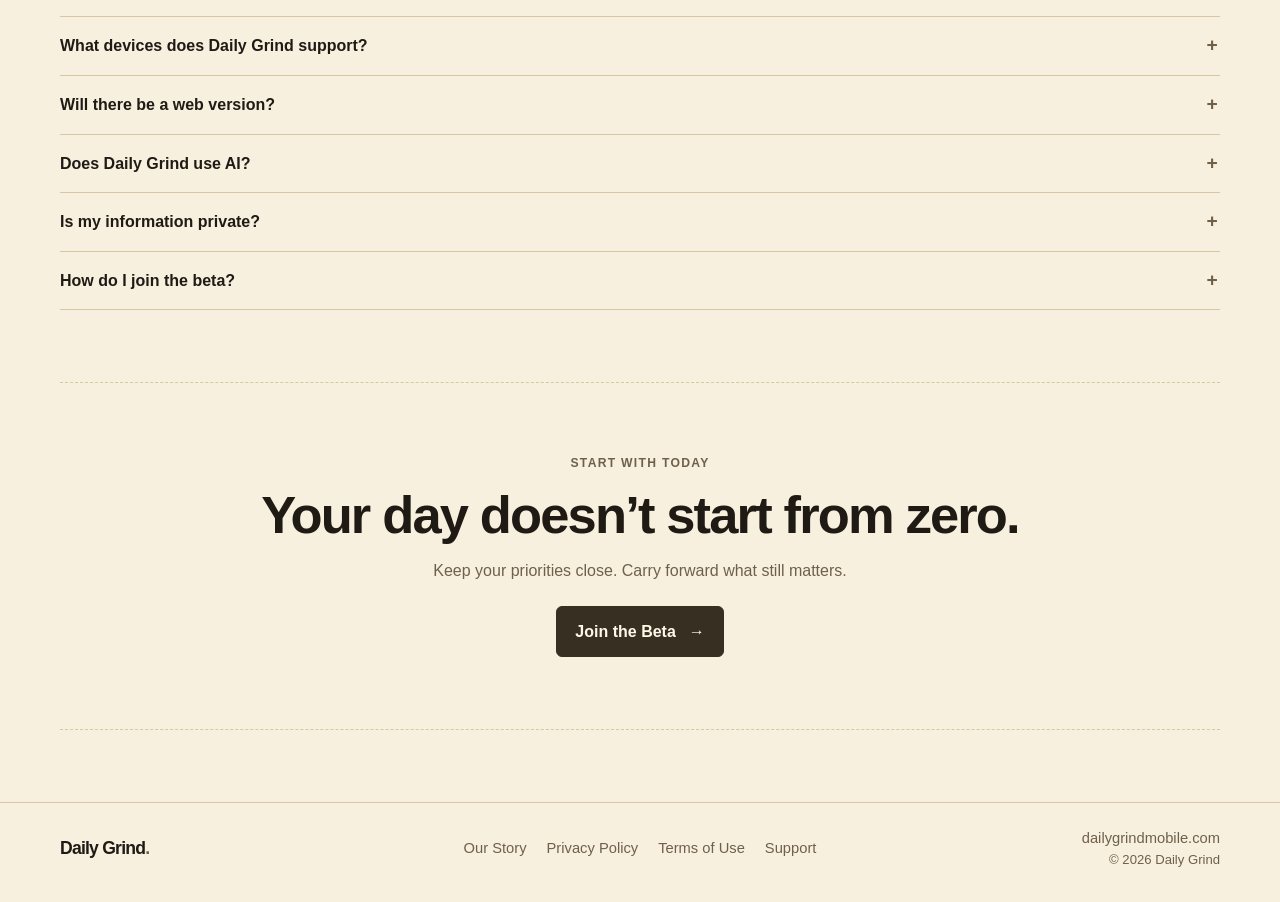
==== commit fd5717bc: "Update homepage hero screenshot" ====
--- a/index.html
+++ b/index.html
@@ -59,7 +59,7 @@
       </div>
       <figure class="hero-figure">
         <div class="screenshot-frame">
-          <img src="assets/daily-grind-worksheet.png" alt="Daily Grind Today worksheet with the Top Priority section near the top and Today, Calendar, Scratch, and Daily Briefing in the bottom navigation" fetchpriority="high">
+          <img src="assets/IMG_5114.png" alt="Daily Grind Today worksheet showing the Top Priority section, tasks, and Today, Calendar, Scratch, and Daily Briefing navigation" fetchpriority="high">
         </div>
         <figcaption><span>Today’s page</span><span>Top Priority, daily tasks, and the things you want to keep track of.</span></figcaption>
       </figure>
